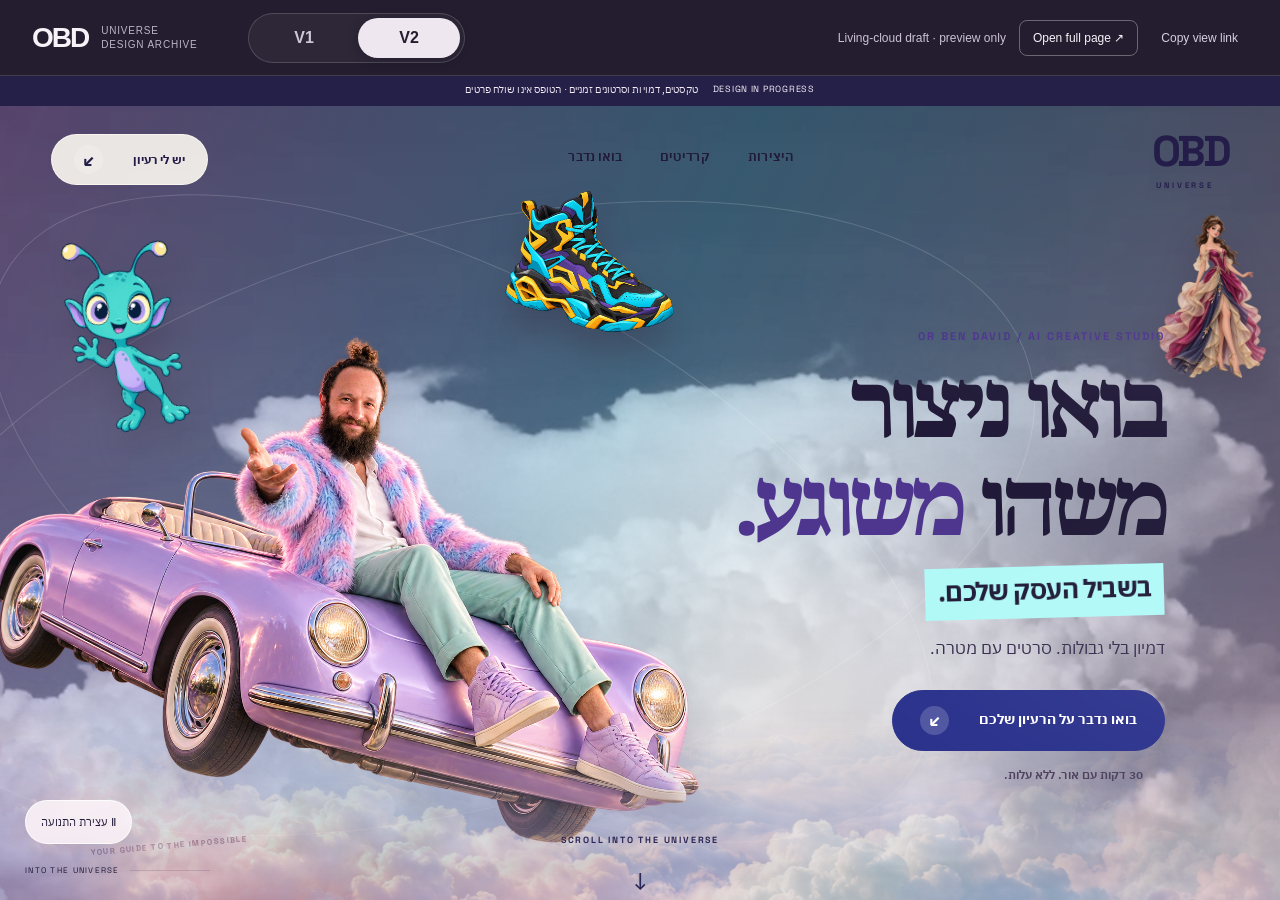
==== index.html @ a8ce61f0 "Archive OBD Universe V1 and V2 viewer" ====
<!doctype html>
<html lang="en">
<head>
  <meta charset="utf-8">
  <meta name="viewport" content="width=device-width,initial-scale=1">
  <meta name="robots" content="noindex,nofollow">
  <meta name="theme-color" content="#231d2f">
  <title>OBD Universe | V1 / V2 viewer</title>
  <style>
    :root{font-family:Arial,Helvetica,sans-serif;color:#f7f2f7;background:#231d2f}
    *{box-sizing:border-box}
    body{margin:0;min-height:100dvh;display:flex;flex-direction:column}
    button,a{font:inherit}
    button:focus-visible,a:focus-visible{outline:3px solid #b5eff0;outline-offset:3px}
    .bar{display:flex;align-items:center;gap:22px;padding:12px clamp(15px,2.5vw,36px);min-height:76px;background:#231d2f;border-bottom:1px solid #ffffff24;z-index:2}
    .identity{display:flex;align-items:center;gap:13px;min-width:194px}
    .mark{font-size:28px;font-weight:900;letter-spacing:-2px;line-height:1}
    .identity small{display:block;color:#bdb4c9;font-size:10px;line-height:1.35;letter-spacing:.08em;text-transform:uppercase}
    .tabs{display:flex;gap:3px;padding:4px;border:1px solid #ffffff2b;border-radius:999px;background:#ffffff0c}
    .tabs button{border:0;border-radius:999px;padding:11px 23px;background:transparent;color:#cec7d8;min-width:102px;cursor:pointer;font-weight:700;transition:background .18s,color .18s}
    .tabs button[aria-selected="true"]{background:#efe7ef;color:#251d2f;box-shadow:0 2px 12px #0d071042}
    .tabs button:hover:not([aria-selected="true"]){background:#ffffff18;color:white}
    .meta{margin-left:auto;display:flex;align-items:center;gap:13px}
    .version-note{color:#cbc3d3;font-size:12px;white-space:nowrap}
    .open{color:#f8f3f9;text-decoration:none;border:1px solid #ffffff52;padding:10px 13px;border-radius:8px;white-space:nowrap;font-size:12px}
    .open:hover{background:#ffffff1c}
    .copy{background:none;color:#d8d0df;border:0;padding:10px;cursor:pointer;font-size:12px;white-space:nowrap}
    .copy:hover{color:white}
    .preview{flex:1;min-height:0;position:relative;background:#eee8f4}
    iframe{display:block;width:100%;height:100%;min-height:calc(100dvh - 76px);border:0;background:#eee8f4}
    .sr-only{position:absolute;width:1px;height:1px;padding:0;margin:-1px;overflow:hidden;clip:rect(0,0,0,0);white-space:nowrap;border:0}
    @media(max-width:1100px){.version-note,.copy{display:none}}
    @media(max-width:760px){.bar{flex-wrap:wrap;gap:10px 14px;min-height:0}.identity{min-width:0;flex:1}.mark{font-size:24px}.identity small{font-size:8px}.tabs{order:3;width:100%}.tabs button{flex:1}.meta{margin-left:0}iframe{min-height:calc(100dvh - 110px)}}
  </style>
</head>
<body>
  <header class="bar">
    <div class="identity"><strong class="mark">OBD</strong><small>Universe<br>design archive</small></div>
    <div class="tabs" role="tablist" aria-label="Landing page version">
      <button id="v1-tab" type="button" role="tab" aria-controls="preview-panel" aria-selected="false" tabindex="-1" data-version="v1">V1</button>
      <button id="v2-tab" type="button" role="tab" aria-controls="preview-panel" aria-selected="true" tabindex="0" data-version="v2">V2</button>
    </div>
    <div class="meta"><span class="version-note" id="version-note">Living-cloud draft · preview only</span><a id="open-page" class="open" href="./versions/v2/index.html" target="_blank" rel="noopener">Open full page ↗</a><button id="copy-link" class="copy" type="button">Copy view link</button></div>
  </header>
  <main class="preview" id="preview-panel" role="tabpanel" aria-labelledby="v2-tab"><iframe id="preview-frame" src="./versions/v2/index.html" title="OBD Universe V2 landing page" allow="autoplay; fullscreen"></iframe></main>
  <p class="sr-only" id="view-status" role="status" aria-live="polite"></p>
  <script>
    const versions={v1:{label:'Original offer draft · preview only',title:'OBD Universe V1 landing page'},v2:{label:'Living-cloud draft · preview only',title:'OBD Universe V2 landing page'}};
    const tabs=[...document.querySelectorAll('[data-version]')];
    const frame=document.querySelector('#preview-frame');
    const panel=document.querySelector('#preview-panel');
    const note=document.querySelector('#version-note');
    const open=document.querySelector('#open-page');
    const status=document.querySelector('#view-status');
    function show(version,updateUrl=true){
      const v=versions[version]?version:'v2';
      const src=`./versions/${v}/index.html`;
      tabs.forEach(tab=>{const active=tab.dataset.version===v;tab.setAttribute('aria-selected',String(active));tab.tabIndex=active?0:-1});
      panel.setAttribute('aria-labelledby',`${v}-tab`);
      note.textContent=versions[v].label;
      frame.title=versions[v].title;
      if(frame.getAttribute('src')!==src)frame.src=src;
      open.href=src;
      if(updateUrl){const url=new URL(location.href);url.searchParams.set('v',v);history.replaceState(null,'',url)}
      status.textContent=`Showing ${v.toUpperCase()}`;
    }
    tabs.forEach((tab,index)=>{
      tab.addEventListener('click',()=>show(tab.dataset.version));
      tab.addEventListener('keydown',event=>{if(event.key!=='ArrowLeft'&&event.key!=='ArrowRight')return;event.preventDefault();const next=tabs[(index+(event.key==='ArrowRight'?1:tabs.length-1))%tabs.length];next.focus();show(next.dataset.version)});
    });
    document.querySelector('#copy-link').addEventListener('click',async()=>{try{await navigator.clipboard.writeText(location.href);status.textContent='View link copied'}catch{status.textContent='Copy the address from the browser to share this view'}});
    addEventListener('popstate',()=>show(new URL(location.href).searchParams.get('v'),false));
    show(new URL(location.href).searchParams.get('v'),false);
  </script>
</body>
</html>
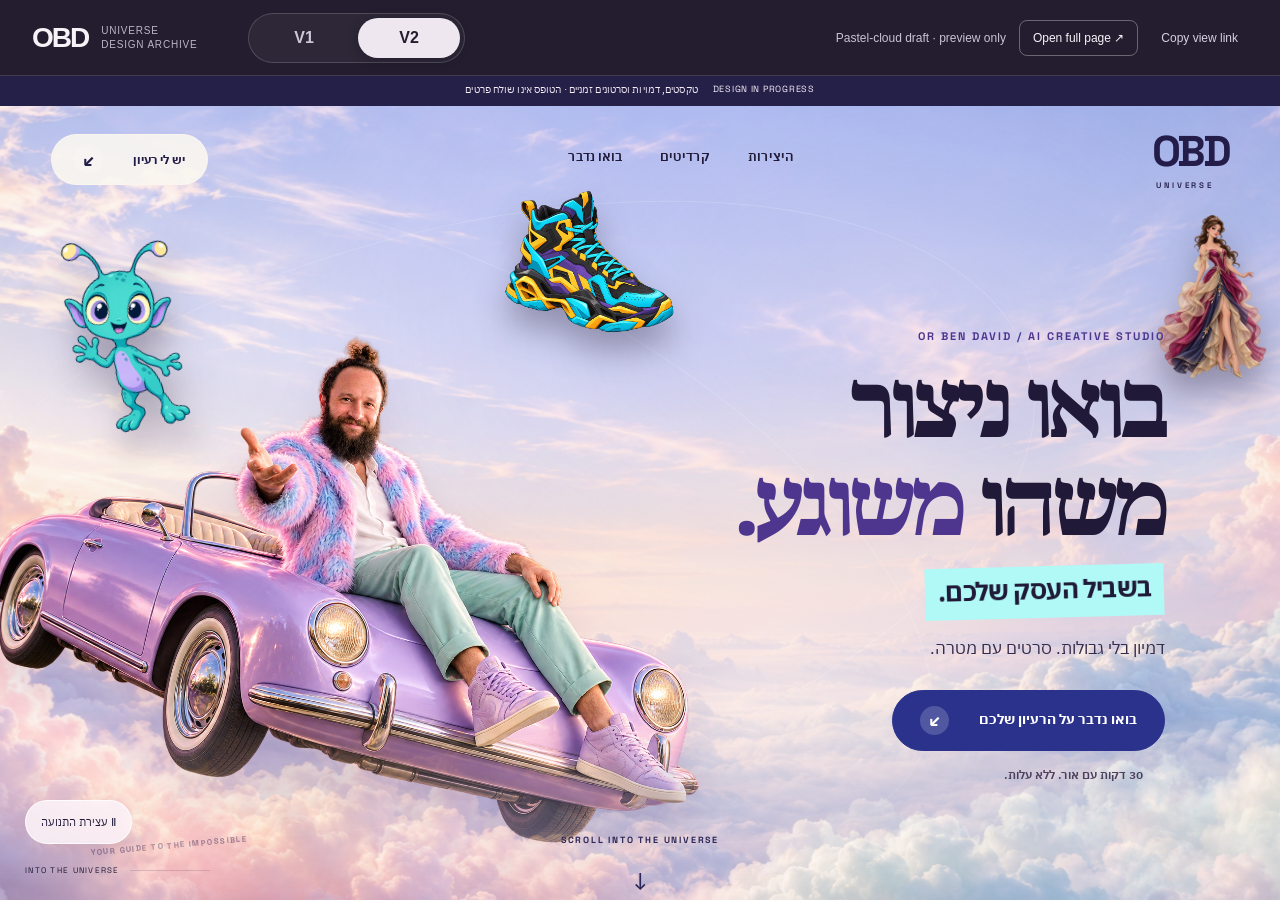
==== commit 4e39a26d: "Refresh V2 pastel assets in share viewer" ====
--- a/index.html
+++ b/index.html
@@ -40,12 +40,12 @@
       <button id="v1-tab" type="button" role="tab" aria-controls="preview-panel" aria-selected="false" tabindex="-1" data-version="v1">V1</button>
       <button id="v2-tab" type="button" role="tab" aria-controls="preview-panel" aria-selected="true" tabindex="0" data-version="v2">V2</button>
     </div>
-    <div class="meta"><span class="version-note" id="version-note">Living-cloud draft · preview only</span><a id="open-page" class="open" href="./versions/v2/index.html" target="_blank" rel="noopener">Open full page ↗</a><button id="copy-link" class="copy" type="button">Copy view link</button></div>
+    <div class="meta"><span class="version-note" id="version-note">Pastel-cloud draft · preview only</span><a id="open-page" class="open" href="./versions/v2/index.html?rev=pastel1" target="_blank" rel="noopener">Open full page ↗</a><button id="copy-link" class="copy" type="button">Copy view link</button></div>
   </header>
-  <main class="preview" id="preview-panel" role="tabpanel" aria-labelledby="v2-tab"><iframe id="preview-frame" src="./versions/v2/index.html" title="OBD Universe V2 landing page" allow="autoplay; fullscreen"></iframe></main>
+  <main class="preview" id="preview-panel" role="tabpanel" aria-labelledby="v2-tab"><iframe id="preview-frame" src="./versions/v2/index.html?rev=pastel1" title="OBD Universe V2 landing page" allow="autoplay; fullscreen"></iframe></main>
   <p class="sr-only" id="view-status" role="status" aria-live="polite"></p>
   <script>
-    const versions={v1:{label:'Original offer draft · preview only',title:'OBD Universe V1 landing page'},v2:{label:'Living-cloud draft · preview only',title:'OBD Universe V2 landing page'}};
+    const versions={v1:{label:'Original offer draft · preview only',title:'OBD Universe V1 landing page'},v2:{label:'Pastel-cloud draft · preview only',title:'OBD Universe V2 landing page'}};
     const tabs=[...document.querySelectorAll('[data-version]')];
     const frame=document.querySelector('#preview-frame');
     const panel=document.querySelector('#preview-panel');
@@ -54,7 +54,7 @@
     const status=document.querySelector('#view-status');
     function show(version,updateUrl=true){
       const v=versions[version]?version:'v2';
-      const src=`./versions/${v}/index.html`;
+      const src=`./versions/${v}/index.html${v==='v2'?'?rev=pastel1':''}`;
       tabs.forEach(tab=>{const active=tab.dataset.version===v;tab.setAttribute('aria-selected',String(active));tab.tabIndex=active?0:-1});
       panel.setAttribute('aria-labelledby',`${v}-tab`);
       note.textContent=versions[v].label;
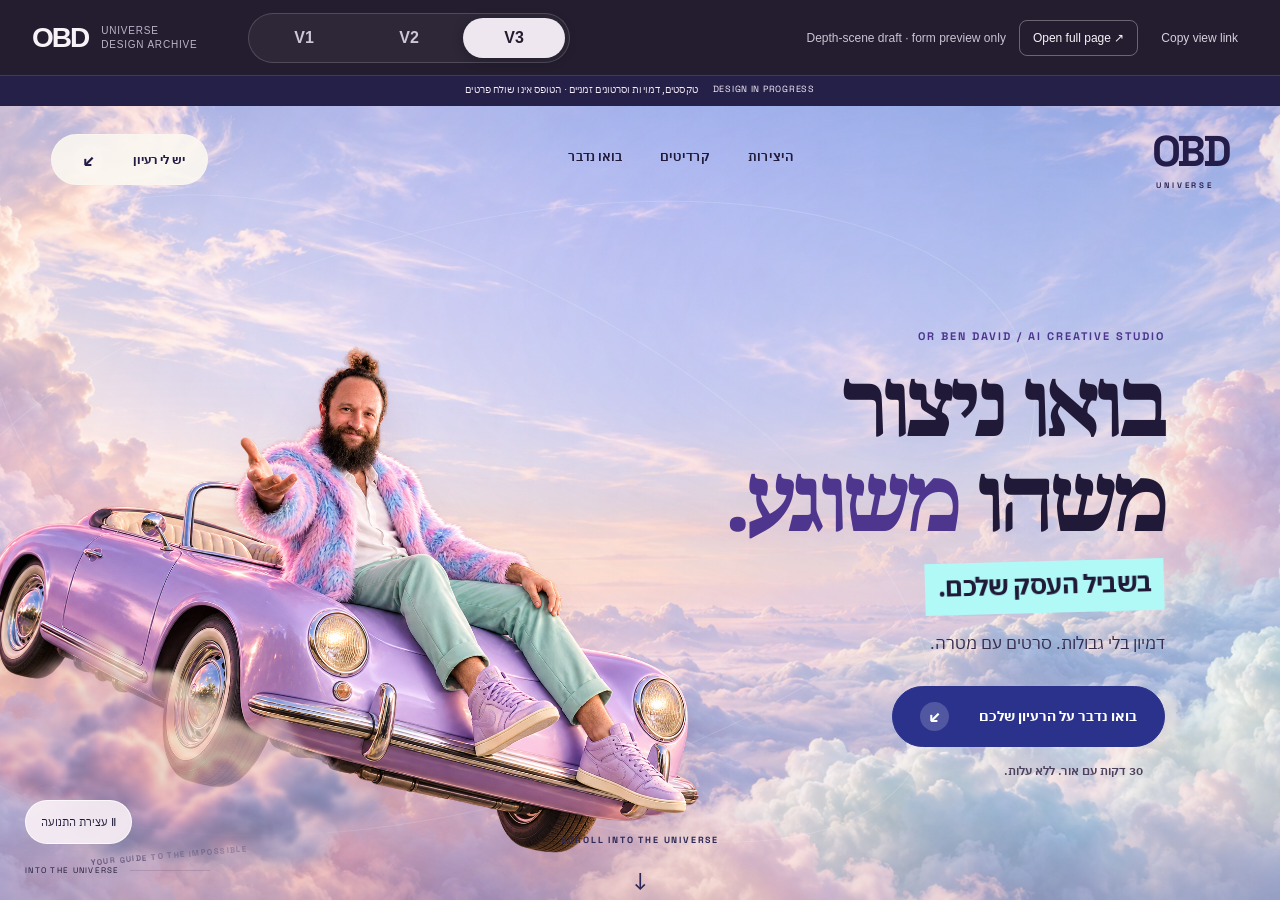
==== commit e3155711: "Add OBD Universe V3 preview to version viewer" ====
--- a/index.html
+++ b/index.html
@@ -5,7 +5,7 @@
   <meta name="viewport" content="width=device-width,initial-scale=1">
   <meta name="robots" content="noindex,nofollow">
   <meta name="theme-color" content="#231d2f">
-  <title>OBD Universe | V1 / V2 viewer</title>
+  <title>OBD Universe | V1 / V2 / V3 viewer</title>
   <style>
     :root{font-family:Arial,Helvetica,sans-serif;color:#f7f2f7;background:#231d2f}
     *{box-sizing:border-box}
@@ -30,7 +30,7 @@
     iframe{display:block;width:100%;height:100%;min-height:calc(100dvh - 76px);border:0;background:#eee8f4}
     .sr-only{position:absolute;width:1px;height:1px;padding:0;margin:-1px;overflow:hidden;clip:rect(0,0,0,0);white-space:nowrap;border:0}
     @media(max-width:1100px){.version-note,.copy{display:none}}
-    @media(max-width:760px){.bar{flex-wrap:wrap;gap:10px 14px;min-height:0}.identity{min-width:0;flex:1}.mark{font-size:24px}.identity small{font-size:8px}.tabs{order:3;width:100%}.tabs button{flex:1}.meta{margin-left:0}iframe{min-height:calc(100dvh - 110px)}}
+    @media(max-width:760px){.bar{flex-wrap:wrap;gap:10px 14px;min-height:0}.identity{min-width:0;flex:1}.mark{font-size:24px}.identity small{font-size:8px}.tabs{order:3;width:100%}.tabs button{flex:1;min-width:0;padding-inline:8px}.meta{margin-left:0}iframe{min-height:calc(100dvh - 110px)}}
   </style>
 </head>
 <body>
@@ -38,14 +38,15 @@
     <div class="identity"><strong class="mark">OBD</strong><small>Universe<br>design archive</small></div>
     <div class="tabs" role="tablist" aria-label="Landing page version">
       <button id="v1-tab" type="button" role="tab" aria-controls="preview-panel" aria-selected="false" tabindex="-1" data-version="v1">V1</button>
-      <button id="v2-tab" type="button" role="tab" aria-controls="preview-panel" aria-selected="true" tabindex="0" data-version="v2">V2</button>
+      <button id="v2-tab" type="button" role="tab" aria-controls="preview-panel" aria-selected="false" tabindex="-1" data-version="v2">V2</button>
+      <button id="v3-tab" type="button" role="tab" aria-controls="preview-panel" aria-selected="true" tabindex="0" data-version="v3">V3</button>
     </div>
-    <div class="meta"><span class="version-note" id="version-note">Pastel-cloud draft · preview only</span><a id="open-page" class="open" href="./versions/v2/index.html?rev=pastel1" target="_blank" rel="noopener">Open full page ↗</a><button id="copy-link" class="copy" type="button">Copy view link</button></div>
+    <div class="meta"><span class="version-note" id="version-note">Depth-scene draft · form preview only</span><a id="open-page" class="open" href="./versions/v3/index.html?rev=cloud-pocket1" target="_blank" rel="noopener">Open full page ↗</a><button id="copy-link" class="copy" type="button">Copy view link</button></div>
   </header>
-  <main class="preview" id="preview-panel" role="tabpanel" aria-labelledby="v2-tab"><iframe id="preview-frame" src="./versions/v2/index.html?rev=pastel1" title="OBD Universe V2 landing page" allow="autoplay; fullscreen"></iframe></main>
+  <main class="preview" id="preview-panel" role="tabpanel" aria-labelledby="v3-tab"><iframe id="preview-frame" src="./versions/v3/index.html?rev=cloud-pocket1" title="OBD Universe V3 landing page" allow="autoplay; fullscreen"></iframe></main>
   <p class="sr-only" id="view-status" role="status" aria-live="polite"></p>
   <script>
-    const versions={v1:{label:'Original offer draft · preview only',title:'OBD Universe V1 landing page'},v2:{label:'Pastel-cloud draft · preview only',title:'OBD Universe V2 landing page'}};
+    const versions={v1:{label:'Original offer draft · preview only',title:'OBD Universe V1 landing page'},v2:{label:'Pastel-cloud draft · preview only',title:'OBD Universe V2 landing page'},v3:{label:'Depth-scene draft · form preview only',title:'OBD Universe V3 landing page'}};
     const tabs=[...document.querySelectorAll('[data-version]')];
     const frame=document.querySelector('#preview-frame');
     const panel=document.querySelector('#preview-panel');
@@ -53,8 +54,8 @@
     const open=document.querySelector('#open-page');
     const status=document.querySelector('#view-status');
     function show(version,updateUrl=true){
-      const v=versions[version]?version:'v2';
-      const src=`./versions/${v}/index.html${v==='v2'?'?rev=pastel1':''}`;
+      const v=versions[version]?version:'v3';
+      const src=`./versions/${v}/index.html${v==='v2'?'?rev=pastel1':v==='v3'?'?rev=cloud-pocket1':''}`;
       tabs.forEach(tab=>{const active=tab.dataset.version===v;tab.setAttribute('aria-selected',String(active));tab.tabIndex=active?0:-1});
       panel.setAttribute('aria-labelledby',`${v}-tab`);
       note.textContent=versions[v].label;
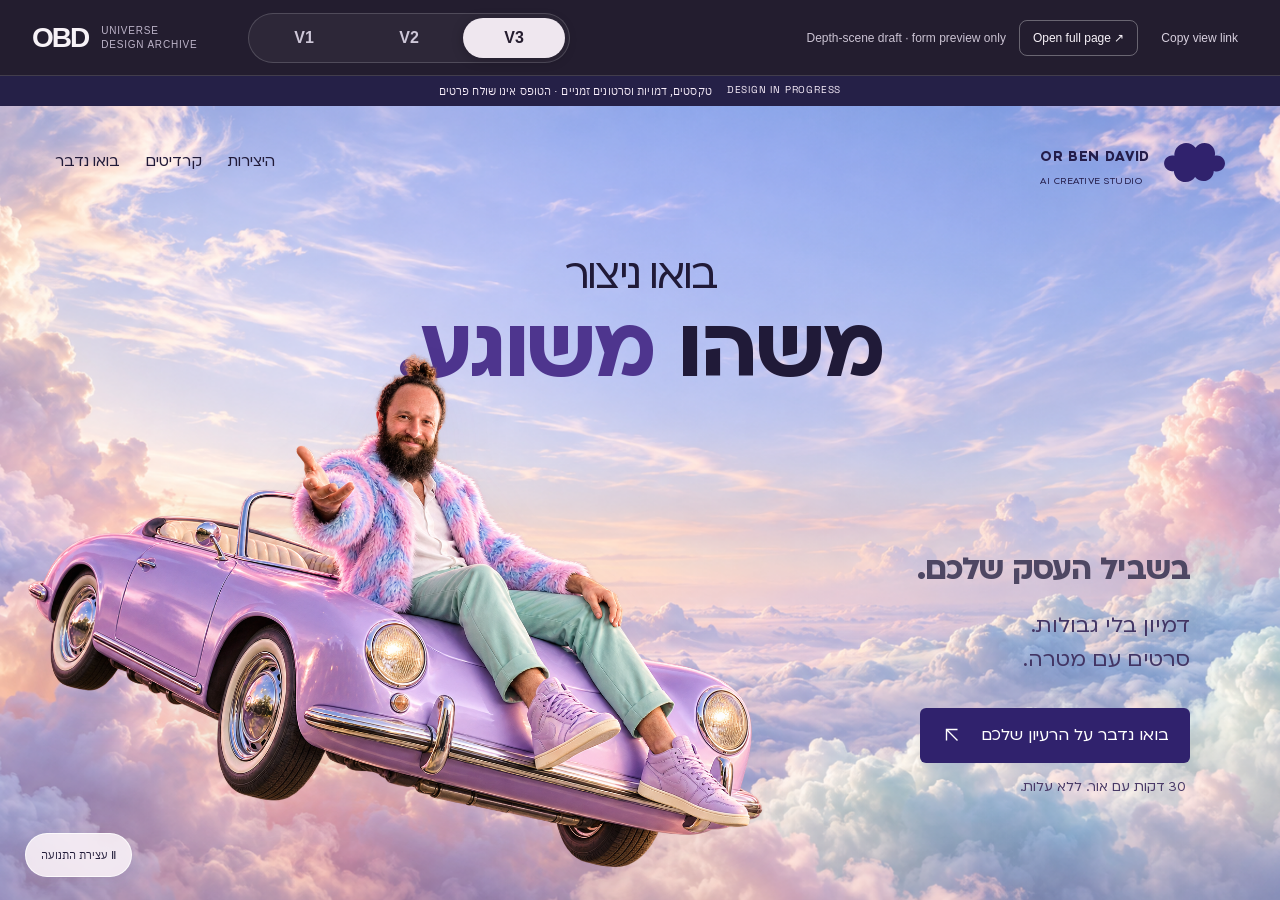
==== commit 87c9899b: "Redesign V3 hero with calm cloud scene and original studio logo" ====
--- a/index.html
+++ b/index.html
@@ -1,77 +1,77 @@
-<!doctype html>
-<html lang="en">
-<head>
-  <meta charset="utf-8">
-  <meta name="viewport" content="width=device-width,initial-scale=1">
-  <meta name="robots" content="noindex,nofollow">
-  <meta name="theme-color" content="#231d2f">
-  <title>OBD Universe | V1 / V2 / V3 viewer</title>
-  <style>
-    :root{font-family:Arial,Helvetica,sans-serif;color:#f7f2f7;background:#231d2f}
-    *{box-sizing:border-box}
-    body{margin:0;min-height:100dvh;display:flex;flex-direction:column}
-    button,a{font:inherit}
-    button:focus-visible,a:focus-visible{outline:3px solid #b5eff0;outline-offset:3px}
-    .bar{display:flex;align-items:center;gap:22px;padding:12px clamp(15px,2.5vw,36px);min-height:76px;background:#231d2f;border-bottom:1px solid #ffffff24;z-index:2}
-    .identity{display:flex;align-items:center;gap:13px;min-width:194px}
-    .mark{font-size:28px;font-weight:900;letter-spacing:-2px;line-height:1}
-    .identity small{display:block;color:#bdb4c9;font-size:10px;line-height:1.35;letter-spacing:.08em;text-transform:uppercase}
-    .tabs{display:flex;gap:3px;padding:4px;border:1px solid #ffffff2b;border-radius:999px;background:#ffffff0c}
-    .tabs button{border:0;border-radius:999px;padding:11px 23px;background:transparent;color:#cec7d8;min-width:102px;cursor:pointer;font-weight:700;transition:background .18s,color .18s}
-    .tabs button[aria-selected="true"]{background:#efe7ef;color:#251d2f;box-shadow:0 2px 12px #0d071042}
-    .tabs button:hover:not([aria-selected="true"]){background:#ffffff18;color:white}
-    .meta{margin-left:auto;display:flex;align-items:center;gap:13px}
-    .version-note{color:#cbc3d3;font-size:12px;white-space:nowrap}
-    .open{color:#f8f3f9;text-decoration:none;border:1px solid #ffffff52;padding:10px 13px;border-radius:8px;white-space:nowrap;font-size:12px}
-    .open:hover{background:#ffffff1c}
-    .copy{background:none;color:#d8d0df;border:0;padding:10px;cursor:pointer;font-size:12px;white-space:nowrap}
-    .copy:hover{color:white}
-    .preview{flex:1;min-height:0;position:relative;background:#eee8f4}
-    iframe{display:block;width:100%;height:100%;min-height:calc(100dvh - 76px);border:0;background:#eee8f4}
-    .sr-only{position:absolute;width:1px;height:1px;padding:0;margin:-1px;overflow:hidden;clip:rect(0,0,0,0);white-space:nowrap;border:0}
-    @media(max-width:1100px){.version-note,.copy{display:none}}
-    @media(max-width:760px){.bar{flex-wrap:wrap;gap:10px 14px;min-height:0}.identity{min-width:0;flex:1}.mark{font-size:24px}.identity small{font-size:8px}.tabs{order:3;width:100%}.tabs button{flex:1;min-width:0;padding-inline:8px}.meta{margin-left:0}iframe{min-height:calc(100dvh - 110px)}}
-  </style>
-</head>
-<body>
-  <header class="bar">
-    <div class="identity"><strong class="mark">OBD</strong><small>Universe<br>design archive</small></div>
-    <div class="tabs" role="tablist" aria-label="Landing page version">
-      <button id="v1-tab" type="button" role="tab" aria-controls="preview-panel" aria-selected="false" tabindex="-1" data-version="v1">V1</button>
-      <button id="v2-tab" type="button" role="tab" aria-controls="preview-panel" aria-selected="false" tabindex="-1" data-version="v2">V2</button>
-      <button id="v3-tab" type="button" role="tab" aria-controls="preview-panel" aria-selected="true" tabindex="0" data-version="v3">V3</button>
-    </div>
-    <div class="meta"><span class="version-note" id="version-note">Depth-scene draft · form preview only</span><a id="open-page" class="open" href="./versions/v3/index.html?rev=cloud-pocket1" target="_blank" rel="noopener">Open full page ↗</a><button id="copy-link" class="copy" type="button">Copy view link</button></div>
-  </header>
-  <main class="preview" id="preview-panel" role="tabpanel" aria-labelledby="v3-tab"><iframe id="preview-frame" src="./versions/v3/index.html?rev=cloud-pocket1" title="OBD Universe V3 landing page" allow="autoplay; fullscreen"></iframe></main>
-  <p class="sr-only" id="view-status" role="status" aria-live="polite"></p>
-  <script>
-    const versions={v1:{label:'Original offer draft · preview only',title:'OBD Universe V1 landing page'},v2:{label:'Pastel-cloud draft · preview only',title:'OBD Universe V2 landing page'},v3:{label:'Depth-scene draft · form preview only',title:'OBD Universe V3 landing page'}};
-    const tabs=[...document.querySelectorAll('[data-version]')];
-    const frame=document.querySelector('#preview-frame');
-    const panel=document.querySelector('#preview-panel');
-    const note=document.querySelector('#version-note');
-    const open=document.querySelector('#open-page');
-    const status=document.querySelector('#view-status');
-    function show(version,updateUrl=true){
-      const v=versions[version]?version:'v3';
-      const src=`./versions/${v}/index.html${v==='v2'?'?rev=pastel1':v==='v3'?'?rev=cloud-pocket1':''}`;
-      tabs.forEach(tab=>{const active=tab.dataset.version===v;tab.setAttribute('aria-selected',String(active));tab.tabIndex=active?0:-1});
-      panel.setAttribute('aria-labelledby',`${v}-tab`);
-      note.textContent=versions[v].label;
-      frame.title=versions[v].title;
-      if(frame.getAttribute('src')!==src)frame.src=src;
-      open.href=src;
-      if(updateUrl){const url=new URL(location.href);url.searchParams.set('v',v);history.replaceState(null,'',url)}
-      status.textContent=`Showing ${v.toUpperCase()}`;
-    }
-    tabs.forEach((tab,index)=>{
-      tab.addEventListener('click',()=>show(tab.dataset.version));
-      tab.addEventListener('keydown',event=>{if(event.key!=='ArrowLeft'&&event.key!=='ArrowRight')return;event.preventDefault();const next=tabs[(index+(event.key==='ArrowRight'?1:tabs.length-1))%tabs.length];next.focus();show(next.dataset.version)});
-    });
-    document.querySelector('#copy-link').addEventListener('click',async()=>{try{await navigator.clipboard.writeText(location.href);status.textContent='View link copied'}catch{status.textContent='Copy the address from the browser to share this view'}});
-    addEventListener('popstate',()=>show(new URL(location.href).searchParams.get('v'),false));
-    show(new URL(location.href).searchParams.get('v'),false);
-  </script>
-</body>
-</html>
+<!doctype html>
+<html lang="en">
+<head>
+  <meta charset="utf-8">
+  <meta name="viewport" content="width=device-width,initial-scale=1">
+  <meta name="robots" content="noindex,nofollow">
+  <meta name="theme-color" content="#231d2f">
+  <title>OBD Universe | V1 / V2 / V3 viewer</title>
+  <style>
+    :root{font-family:Arial,Helvetica,sans-serif;color:#f7f2f7;background:#231d2f}
+    *{box-sizing:border-box}
+    body{margin:0;min-height:100dvh;display:flex;flex-direction:column}
+    button,a{font:inherit}
+    button:focus-visible,a:focus-visible{outline:3px solid #b5eff0;outline-offset:3px}
+    .bar{display:flex;align-items:center;gap:22px;padding:12px clamp(15px,2.5vw,36px);min-height:76px;background:#231d2f;border-bottom:1px solid #ffffff24;z-index:2}
+    .identity{display:flex;align-items:center;gap:13px;min-width:194px}
+    .mark{font-size:28px;font-weight:900;letter-spacing:-2px;line-height:1}
+    .identity small{display:block;color:#bdb4c9;font-size:10px;line-height:1.35;letter-spacing:.08em;text-transform:uppercase}
+    .tabs{display:flex;gap:3px;padding:4px;border:1px solid #ffffff2b;border-radius:999px;background:#ffffff0c}
+    .tabs button{border:0;border-radius:999px;padding:11px 23px;background:transparent;color:#cec7d8;min-width:102px;cursor:pointer;font-weight:700;transition:background .18s,color .18s}
+    .tabs button[aria-selected="true"]{background:#efe7ef;color:#251d2f;box-shadow:0 2px 12px #0d071042}
+    .tabs button:hover:not([aria-selected="true"]){background:#ffffff18;color:white}
+    .meta{margin-left:auto;display:flex;align-items:center;gap:13px}
+    .version-note{color:#cbc3d3;font-size:12px;white-space:nowrap}
+    .open{color:#f8f3f9;text-decoration:none;border:1px solid #ffffff52;padding:10px 13px;border-radius:8px;white-space:nowrap;font-size:12px}
+    .open:hover{background:#ffffff1c}
+    .copy{background:none;color:#d8d0df;border:0;padding:10px;cursor:pointer;font-size:12px;white-space:nowrap}
+    .copy:hover{color:white}
+    .preview{flex:1;min-height:0;position:relative;background:#eee8f4}
+    iframe{display:block;width:100%;height:100%;min-height:calc(100dvh - 76px);border:0;background:#eee8f4}
+    .sr-only{position:absolute;width:1px;height:1px;padding:0;margin:-1px;overflow:hidden;clip:rect(0,0,0,0);white-space:nowrap;border:0}
+    @media(max-width:1100px){.version-note,.copy{display:none}}
+    @media(max-width:760px){.bar{flex-wrap:wrap;gap:10px 14px;min-height:0}.identity{min-width:0;flex:1}.mark{font-size:24px}.identity small{font-size:8px}.tabs{order:3;width:100%}.tabs button{flex:1;min-width:0;padding-inline:8px}.meta{margin-left:0}iframe{min-height:calc(100dvh - 110px)}}
+  </style>
+</head>
+<body>
+  <header class="bar">
+    <div class="identity"><strong class="mark">OBD</strong><small>Universe<br>design archive</small></div>
+    <div class="tabs" role="tablist" aria-label="Landing page version">
+      <button id="v1-tab" type="button" role="tab" aria-controls="preview-panel" aria-selected="false" tabindex="-1" data-version="v1">V1</button>
+      <button id="v2-tab" type="button" role="tab" aria-controls="preview-panel" aria-selected="false" tabindex="-1" data-version="v2">V2</button>
+      <button id="v3-tab" type="button" role="tab" aria-controls="preview-panel" aria-selected="true" tabindex="0" data-version="v3">V3</button>
+    </div>
+    <div class="meta"><span class="version-note" id="version-note">Depth-scene draft · form preview only</span><a id="open-page" class="open" href="./versions/v3/index.html?rev=hero10" target="_blank" rel="noopener">Open full page ↗</a><button id="copy-link" class="copy" type="button">Copy view link</button></div>
+  </header>
+  <main class="preview" id="preview-panel" role="tabpanel" aria-labelledby="v3-tab"><iframe id="preview-frame" src="./versions/v3/index.html?rev=hero10" title="OBD Universe V3 landing page" allow="autoplay; fullscreen"></iframe></main>
+  <p class="sr-only" id="view-status" role="status" aria-live="polite"></p>
+  <script>
+    const versions={v1:{label:'Original offer draft · preview only',title:'OBD Universe V1 landing page'},v2:{label:'Pastel-cloud draft · preview only',title:'OBD Universe V2 landing page'},v3:{label:'Depth-scene draft · form preview only',title:'OBD Universe V3 landing page'}};
+    const tabs=[...document.querySelectorAll('[data-version]')];
+    const frame=document.querySelector('#preview-frame');
+    const panel=document.querySelector('#preview-panel');
+    const note=document.querySelector('#version-note');
+    const open=document.querySelector('#open-page');
+    const status=document.querySelector('#view-status');
+    function show(version,updateUrl=true){
+      const v=versions[version]?version:'v3';
+      const src=`./versions/${v}/index.html${v==='v2'?'?rev=pastel1':v==='v3'?'?rev=hero10':''}`;
+      tabs.forEach(tab=>{const active=tab.dataset.version===v;tab.setAttribute('aria-selected',String(active));tab.tabIndex=active?0:-1});
+      panel.setAttribute('aria-labelledby',`${v}-tab`);
+      note.textContent=versions[v].label;
+      frame.title=versions[v].title;
+      if(frame.getAttribute('src')!==src)frame.src=src;
+      open.href=src;
+      if(updateUrl){const url=new URL(location.href);url.searchParams.set('v',v);history.replaceState(null,'',url)}
+      status.textContent=`Showing ${v.toUpperCase()}`;
+    }
+    tabs.forEach((tab,index)=>{
+      tab.addEventListener('click',()=>show(tab.dataset.version));
+      tab.addEventListener('keydown',event=>{if(event.key!=='ArrowLeft'&&event.key!=='ArrowRight')return;event.preventDefault();const next=tabs[(index+(event.key==='ArrowRight'?1:tabs.length-1))%tabs.length];next.focus();show(next.dataset.version)});
+    });
+    document.querySelector('#copy-link').addEventListener('click',async()=>{try{await navigator.clipboard.writeText(location.href);status.textContent='View link copied'}catch{status.textContent='Copy the address from the browser to share this view'}});
+    addEventListener('popstate',()=>show(new URL(location.href).searchParams.get('v'),false));
+    show(new URL(location.href).searchParams.get('v'),false);
+  </script>
+</body>
+</html>
